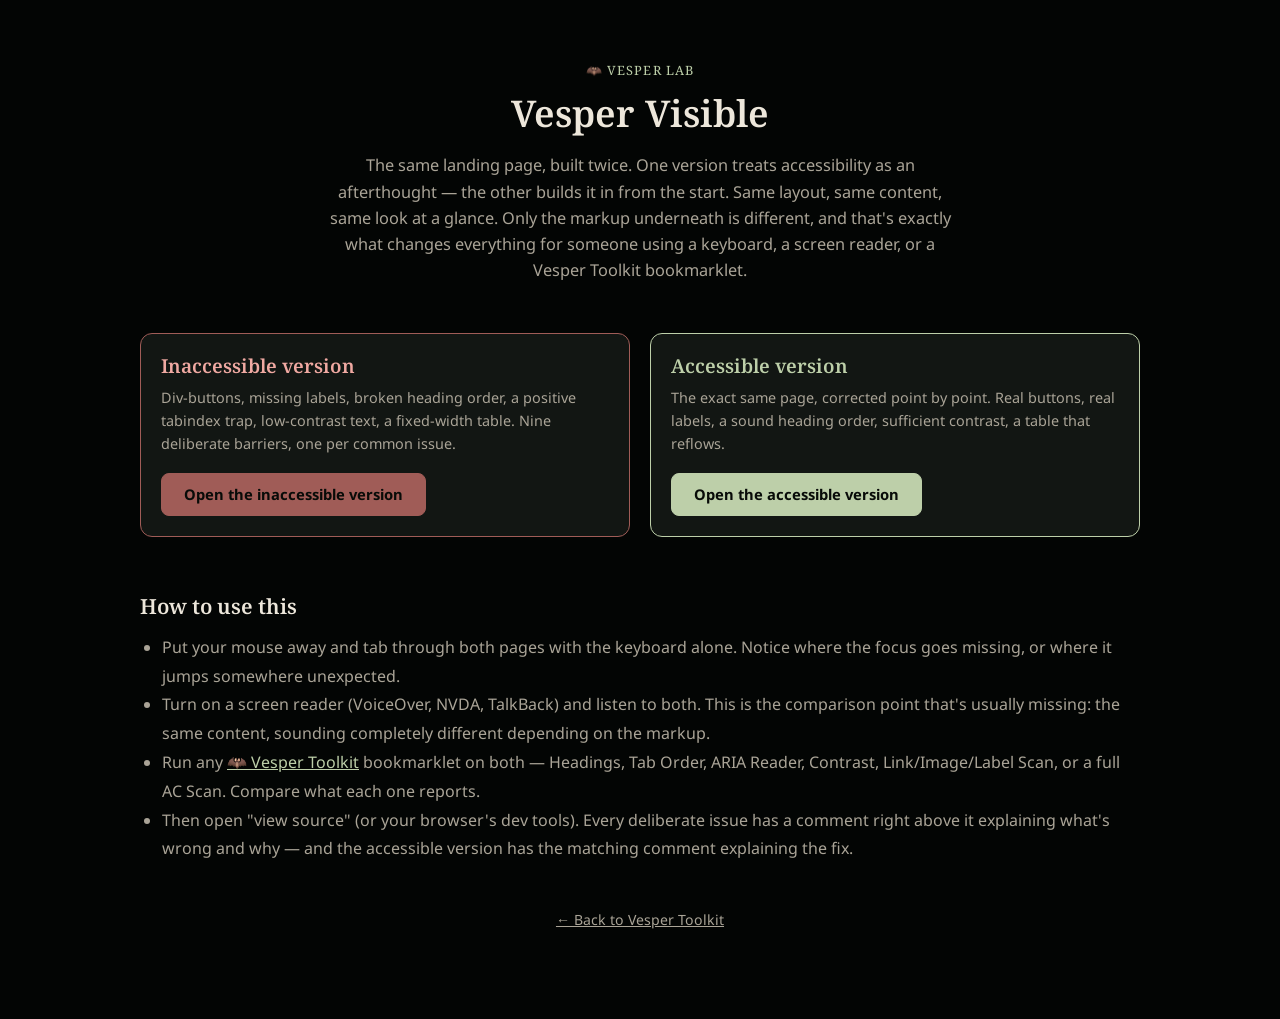
==== index.html @ 43d885e9 "Premier jet : Vesper Visible, page témoin accessible/inaccessible" ====
<!DOCTYPE html>
<html lang="en">
<head>
<meta charset="UTF-8">
<meta name="viewport" content="width=device-width, initial-scale=1">
<title>Vesper Visible</title>
<link rel="icon" href="data:,">
<link rel="stylesheet" href="style.css">
</head>
<body>

<div class="wrap" style="padding-top:60px;padding-bottom:70px">

  <header style="text-align:center;margin-bottom:50px">
    <p style="font-family:var(--font-display);letter-spacing:.08em;text-transform:uppercase;font-size:.8rem;color:var(--accent);margin:0 0 10px">🦇 Vesper Lab</p>
    <h1 style="font-size:2.3rem;margin:0 0 16px">Vesper Visible</h1>
    <p style="color:var(--text-muted);max-width:640px;margin:0 auto;font-size:1.02rem">
      The same landing page, built twice. One version treats accessibility as an
      afterthought — the other builds it in from the start. Same layout, same
      content, same look at a glance. Only the markup underneath is different,
      and that's exactly what changes everything for someone using a keyboard,
      a screen reader, or a Vesper Toolkit bookmarklet.
    </p>
  </header>

  <div style="display:grid;grid-template-columns:repeat(auto-fit,minmax(260px,1fr));gap:20px;margin-bottom:56px">
    <div class="card" style="border-color:var(--coral-700)">
      <h2 style="margin:0 0 8px;font-size:1.2rem;color:var(--coral-300)">Inaccessible version</h2>
      <p style="color:var(--text-muted);margin:0 0 18px">Div-buttons, missing labels, broken heading order, a positive tabindex trap, low-contrast text, a fixed-width table. Nine deliberate barriers, one per common issue.</p>
      <a class="btn" href="inaccessible.html" style="background:var(--coral-700);border-color:var(--coral-700)">Open the inaccessible version</a>
    </div>
    <div class="card" style="border-color:var(--accent)">
      <h2 style="margin:0 0 8px;font-size:1.2rem;color:var(--accent)">Accessible version</h2>
      <p style="color:var(--text-muted);margin:0 0 18px">The exact same page, corrected point by point. Real buttons, real labels, a sound heading order, sufficient contrast, a table that reflows.</p>
      <a class="btn" href="accessible.html">Open the accessible version</a>
    </div>
  </div>

  <section style="margin-bottom:44px">
    <h2 style="font-size:1.3rem;margin:0 0 14px">How to use this</h2>
    <ul style="color:var(--text-muted);line-height:1.8;padding-left:22px;margin:0">
      <li>Put your mouse away and tab through both pages with the keyboard alone. Notice where the focus goes missing, or where it jumps somewhere unexpected.</li>
      <li>Turn on a screen reader (VoiceOver, NVDA, TalkBack) and listen to both. This is the comparison point that's usually missing: the same content, sounding completely different depending on the markup.</li>
      <li>Run any <a href="https://toolkit.vesperlab.dev/">🦇 Vesper Toolkit</a> bookmarklet on both — Headings, Tab Order, ARIA Reader, Contrast, Link/Image/Label Scan, or a full AC Scan. Compare what each one reports.</li>
      <li>Then open "view source" (or your browser's dev tools). Every deliberate issue has a comment right above it explaining what's wrong and why — and the accessible version has the matching comment explaining the fix.</li>
    </ul>
  </section>

  <p style="text-align:center">
    <a href="https://toolkit.vesperlab.dev/" style="color:var(--text-muted);font-size:.88rem">← Back to Vesper Toolkit</a>
  </p>

</div>

</body>
</html>
---- style.css ----
/* Vesper Visible — feuille de style partagée entre les 3 pages du site.
   Jetons V2 recopiés tels quels depuis vesper-toolkit/index.html (jamais régénérés). */
@import url('https://fonts.googleapis.com/css2?family=Noto+Serif:ital,wght@0,400;0,600;0,700;1,400&family=Noto+Sans:wght@400;500;600;700&family=Noto+Sans+Mono:wght@400;500&display=swap');

/* ---- Typographie ---- */
:root{
  --font-display:'Noto Serif',Georgia,'Times New Roman',serif;
  --font-body:'Noto Sans',Arial,Helvetica,sans-serif;
  --font-mono:'Noto Sans Mono','Courier New',monospace;
}

/* ---- Couleurs ---- */
:root{
  --ink-975:oklch(0.11 0.006 150);
  --ink-950:oklch(0.145 0.008 150);
  --ink-900:oklch(0.195 0.01 150);
  --ink-800:oklch(0.235 0.012 150);
  --ink-700:oklch(0.30 0.014 150);
  --cream-100:oklch(0.93 0.018 85);
  --cream-300:oklch(0.85 0.018 85);
  --cream-500:oklch(0.72 0.02 85);
  --cream-700:oklch(0.66 0.02 85);
  --hairline:rgba(233,223,200,0.14);
  --hairline-strong:rgba(233,223,200,0.18);

  --sage-300:oklch(0.89 0.05 128);
  --sage-500:oklch(0.83 0.055 128);
  --sage-700:oklch(0.66 0.055 128);
  --sage-900:oklch(0.44 0.05 128);
  --sage-on:oklch(0.145 0.008 150);

  --coral-300:#F0A9A2;
  --coral-700:#A05C57;

  --surface-page:var(--ink-975);
  --surface-card:var(--ink-900);
  --surface-input:var(--ink-800);
  --surface-raised:var(--ink-700);
  --text-body:var(--cream-100);
  --text-secondary:var(--cream-300);
  --text-muted:var(--cream-500);
  --border-default:var(--hairline);
  --border-strong:var(--hairline-strong);
  --accent:var(--sage-500);
  --accent-hover:var(--sage-300);
  --accent-on:var(--sage-on);
  --focus-ring:var(--sage-500);
  --link:var(--sage-500);
  --danger:var(--coral-700);
}

*, *::before, *::after { box-sizing: border-box; }
html { scroll-behavior: smooth; }
body {
  margin: 0;
  background: var(--surface-page);
  color: var(--text-body);
  font-family: var(--font-body);
  line-height: 1.6;
}
:focus-visible { outline: 2px solid var(--focus-ring); outline-offset: 2px; border-radius: 3px; }
img { max-width: 100%; display: block; }
h1, h2, h3 { font-family: var(--font-display); font-weight: 600; line-height: 1.25; }
a { color: var(--link); }

.wrap { max-width: 1040px; margin: 0 auto; padding: 0 20px; }

/* Bandeau explicatif : présent en haut des deux versions, jamais du Lorem Ipsum. */
.explainer {
  background: var(--surface-raised);
  border-bottom: 1px solid var(--border-default);
  padding: 14px 20px;
  font-size: .92rem;
}
.explainer .wrap { display: flex; flex-wrap: wrap; align-items: center; justify-content: space-between; gap: 12px; }
.explainer strong { color: var(--accent); }
.explainer a { color: var(--text-body); text-decoration: underline; text-underline-offset: 3px; }

/* En-tête / nav du site fictif */
.site-header { padding: 20px 0; border-bottom: 1px solid var(--border-default); }
.site-header .wrap { display: flex; align-items: center; justify-content: space-between; gap: 20px; flex-wrap: wrap; }
.brand { font-family: var(--font-display); font-size: 1.3rem; font-weight: 700; color: var(--text-body); text-decoration: none; }
.nav-list { display: flex; gap: 22px; list-style: none; margin: 0; padding: 0; flex-wrap: wrap; }
.nav-list a { text-decoration: none; color: var(--text-secondary); font-weight: 600; font-size: .92rem; }
.nav-list a:hover { color: var(--accent); }

/* Hero */
.hero { padding: 64px 0 48px; text-align: center; }
.hero h1 { font-size: 2.4rem; margin: 0 0 14px; }
.hero p { color: var(--text-muted); max-width: 560px; margin: 0 auto 26px; }
.btn {
  display: inline-flex; align-items: center; gap: 8px;
  font: 700 .92rem/1 var(--font-body);
  padding: 13px 22px; border-radius: 8px;
  border: 1px solid var(--accent); background: var(--accent); color: var(--accent-on);
  text-decoration: none; cursor: pointer;
}
.btn:hover { background: var(--accent-hover); border-color: var(--accent-hover); }

/* Cartes / grille de services */
.cards { display: grid; grid-template-columns: repeat(auto-fit, minmax(220px, 1fr)); gap: 20px; padding: 40px 0; }
.card { background: var(--surface-card); border: 1px solid var(--border-default); border-radius: 12px; padding: 20px; }
.card img { border-radius: 8px; margin-bottom: 14px; aspect-ratio: 16/10; object-fit: cover; background: var(--surface-input); }
.card h3 { margin: 0 0 8px; font-size: 1.05rem; }
.card p { color: var(--text-muted); font-size: .9rem; margin: 0; }

/* Témoignage (sert de bloc à contraste volontairement testé) */
.testimonial { padding: 30px 0; }
.testimonial blockquote { margin: 0; padding: 24px; border-radius: 12px; background: var(--surface-card); font-size: 1.05rem; }
.testimonial cite { display: block; margin-top: 10px; font-style: normal; font-size: .85rem; }
.contrast-fail { color: #4a4a4a; background: var(--surface-card); }
.contrast-ok { color: var(--text-secondary); }

/* FAQ / accordéon */
.faq { padding: 30px 0 50px; }
.faq h2 { margin-bottom: 18px; }
.faq-item { border: 1px solid var(--border-default); border-radius: 10px; margin-bottom: 10px; background: var(--surface-card); overflow: hidden; }
.faq-item > summary,
.faq-item .faux-summary {
  cursor: pointer; padding: 14px 16px; font-weight: 700; list-style: none;
  display: flex; align-items: center; justify-content: space-between;
}
.faq-item summary::-webkit-details-marker { display: none; }
.faq-item .faq-body { padding: 0 16px 16px; color: var(--text-muted); font-size: .92rem; }

/* Formulaire de contact */
.contact { padding: 20px 0 60px; }
.contact h2 { margin-bottom: 6px; }
.contact .intro { color: var(--text-muted); margin: 0 0 22px; }
.field { margin-bottom: 16px; max-width: 420px; }
.field label { display: block; margin-bottom: 6px; font-size: .88rem; font-weight: 700; }
.field input, .field textarea {
  width: 100%; background: var(--surface-input); border: 1px solid var(--border-strong);
  border-radius: 8px; padding: 10px 12px; color: var(--text-body); font: inherit;
}
.field .hint { font-size: .8rem; color: var(--text-muted); margin-top: 4px; }
.required-mark { color: var(--danger); }

/* Footer */
.site-footer { border-top: 1px solid var(--border-default); padding: 26px 0 40px; }
.site-footer .wrap { display: flex; justify-content: space-between; align-items: center; flex-wrap: wrap; gap: 12px; }
.footer-links { display: flex; gap: 16px; list-style: none; margin: 0; padding: 0; }
.footer-links a { color: var(--text-muted); font-size: .85rem; text-decoration: none; }
.icon-btn {
  width: 36px; height: 36px; border-radius: 50%; border: 1px solid var(--border-strong);
  background: transparent; color: var(--text-body); display: inline-flex; align-items: center; justify-content: center; cursor: pointer;
}

/* Table de comparaison plan tarifaire — sert de test reflow (largeur fixe volontaire côté inaccessible) */
.plans-fixed { width: 720px; }
.plans-fluid { width: 100%; }
table { border-collapse: collapse; }
th, td { border: 1px solid var(--border-default); padding: 10px 14px; text-align: left; font-size: .88rem; }
th { background: var(--surface-card); }
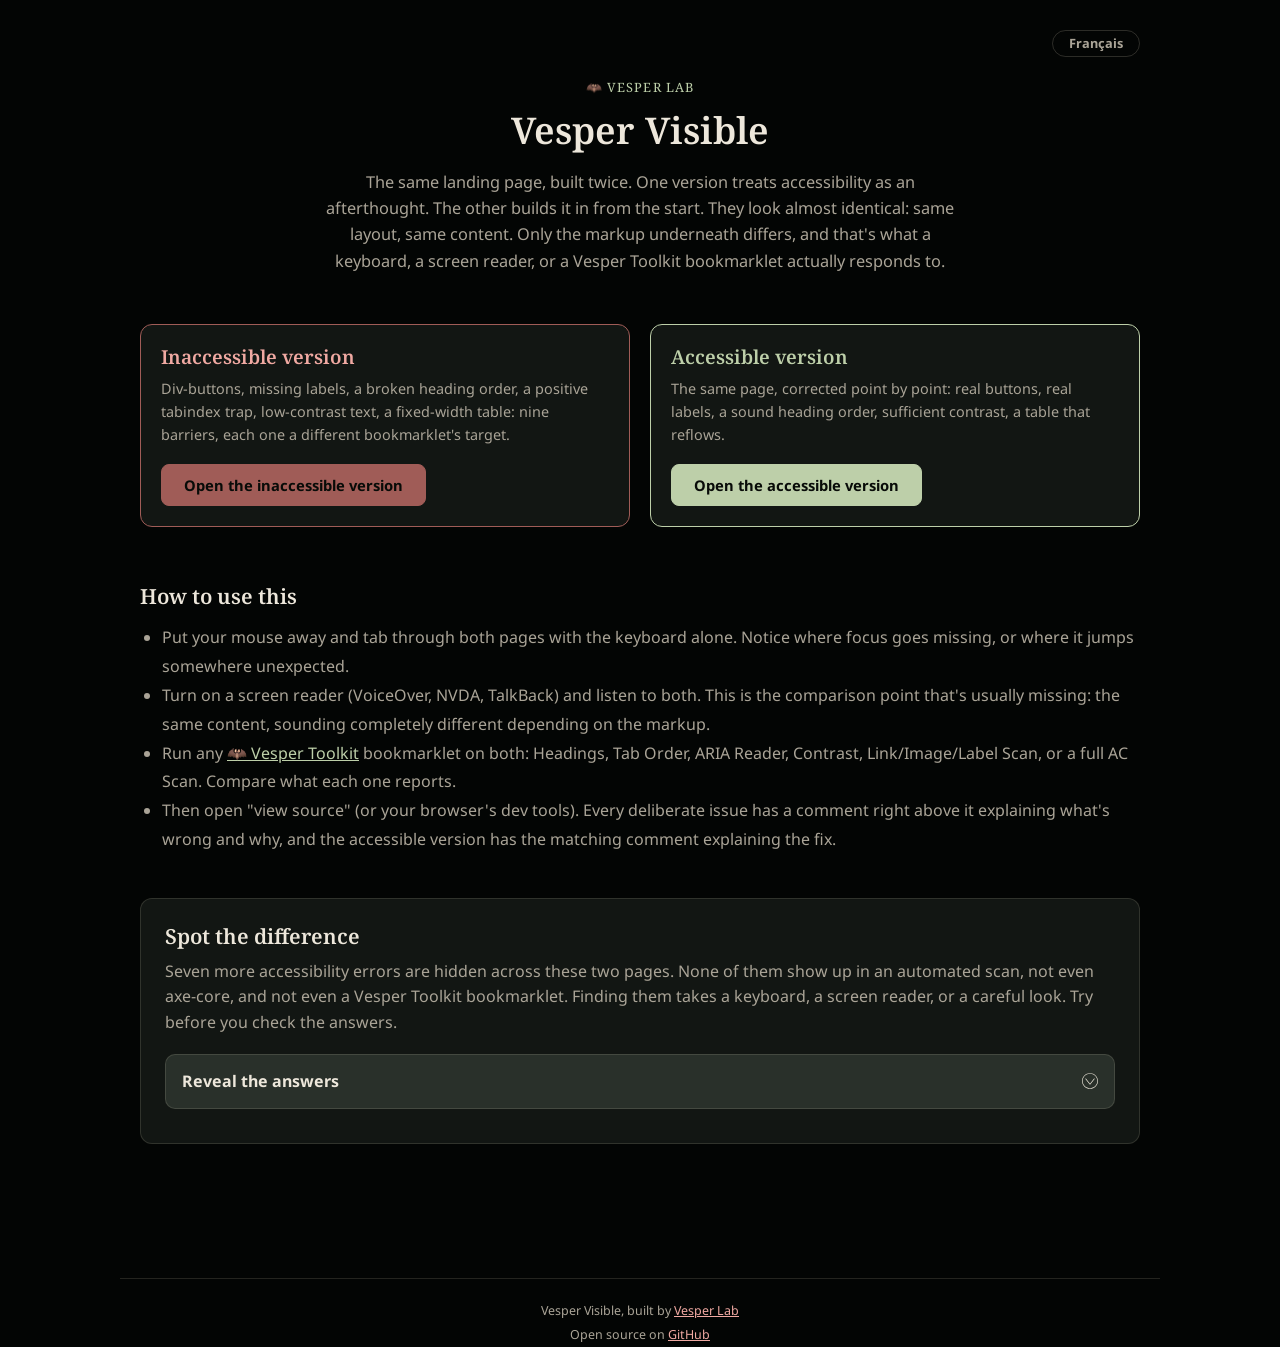
==== commit 702f71d3: "Index : bascule FR/EN, nouveau footer, jeu des 7 différences" ====
--- a/index.html
+++ b/index.html
@@ -9,48 +9,174 @@
 </head>
 <body>
 
-<div class="wrap" style="padding-top:60px;padding-bottom:70px">
+<div class="wrap" style="padding-top:30px;padding-bottom:70px">
+
+  <div style="display:flex;justify-content:flex-end;margin-bottom:20px">
+    <button type="button" id="lang-toggle" class="lang-toggle-btn">Français</button>
+  </div>
 
   <header style="text-align:center;margin-bottom:50px">
     <p style="font-family:var(--font-display);letter-spacing:.08em;text-transform:uppercase;font-size:.8rem;color:var(--accent);margin:0 0 10px">🦇 Vesper Lab</p>
     <h1 style="font-size:2.3rem;margin:0 0 16px">Vesper Visible</h1>
-    <p style="color:var(--text-muted);max-width:640px;margin:0 auto;font-size:1.02rem">
-      The same landing page, built twice. One version treats accessibility as an
-      afterthought — the other builds it in from the start. Same layout, same
-      content, same look at a glance. Only the markup underneath is different,
-      and that's exactly what changes everything for someone using a keyboard,
-      a screen reader, or a Vesper Toolkit bookmarklet.
-    </p>
+    <p data-i18n="intro" style="color:var(--text-muted);max-width:640px;margin:0 auto;font-size:1.02rem"></p>
   </header>
 
   <div style="display:grid;grid-template-columns:repeat(auto-fit,minmax(260px,1fr));gap:20px;margin-bottom:56px">
     <div class="card" style="border-color:var(--coral-700)">
-      <h2 style="margin:0 0 8px;font-size:1.2rem;color:var(--coral-300)">Inaccessible version</h2>
-      <p style="color:var(--text-muted);margin:0 0 18px">Div-buttons, missing labels, broken heading order, a positive tabindex trap, low-contrast text, a fixed-width table. Nine deliberate barriers, one per common issue.</p>
-      <a class="btn" href="inaccessible.html" style="background:var(--coral-700);border-color:var(--coral-700)">Open the inaccessible version</a>
+      <h2 data-i18n="card1Title" style="margin:0 0 8px;font-size:1.2rem;color:var(--coral-300)"></h2>
+      <p data-i18n="card1Desc" style="color:var(--text-muted);margin:0 0 18px"></p>
+      <a data-i18n="card1Btn" class="btn" href="inaccessible.html" style="background:var(--coral-700);border-color:var(--coral-700)"></a>
     </div>
     <div class="card" style="border-color:var(--accent)">
-      <h2 style="margin:0 0 8px;font-size:1.2rem;color:var(--accent)">Accessible version</h2>
-      <p style="color:var(--text-muted);margin:0 0 18px">The exact same page, corrected point by point. Real buttons, real labels, a sound heading order, sufficient contrast, a table that reflows.</p>
-      <a class="btn" href="accessible.html">Open the accessible version</a>
+      <h2 data-i18n="card2Title" style="margin:0 0 8px;font-size:1.2rem;color:var(--accent)"></h2>
+      <p data-i18n="card2Desc" style="color:var(--text-muted);margin:0 0 18px"></p>
+      <a data-i18n="card2Btn" class="btn" href="accessible.html"></a>
     </div>
   </div>
 
   <section style="margin-bottom:44px">
-    <h2 style="font-size:1.3rem;margin:0 0 14px">How to use this</h2>
+    <h2 data-i18n="howToTitle" style="font-size:1.3rem;margin:0 0 14px"></h2>
     <ul style="color:var(--text-muted);line-height:1.8;padding-left:22px;margin:0">
-      <li>Put your mouse away and tab through both pages with the keyboard alone. Notice where the focus goes missing, or where it jumps somewhere unexpected.</li>
-      <li>Turn on a screen reader (VoiceOver, NVDA, TalkBack) and listen to both. This is the comparison point that's usually missing: the same content, sounding completely different depending on the markup.</li>
-      <li>Run any <a href="https://toolkit.vesperlab.dev/">🦇 Vesper Toolkit</a> bookmarklet on both — Headings, Tab Order, ARIA Reader, Contrast, Link/Image/Label Scan, or a full AC Scan. Compare what each one reports.</li>
-      <li>Then open "view source" (or your browser's dev tools). Every deliberate issue has a comment right above it explaining what's wrong and why — and the accessible version has the matching comment explaining the fix.</li>
+      <li data-i18n="how1"></li>
+      <li data-i18n="how2"></li>
+      <li data-i18n-html="how3"></li>
+      <li data-i18n-html="how4"></li>
     </ul>
   </section>
 
-  <p style="text-align:center">
-    <a href="https://toolkit.vesperlab.dev/" style="color:var(--text-muted);font-size:.88rem">← Back to Vesper Toolkit</a>
-  </p>
+  <section style="margin-bottom:20px;border:1px solid var(--border-default);border-radius:12px;background:var(--surface-card);padding:24px">
+    <h2 data-i18n="gameTitle" style="font-size:1.3rem;margin:0 0 10px"></h2>
+    <p data-i18n="gameIntro" style="color:var(--text-muted);margin:0 0 18px"></p>
+    <details class="faq-item" style="background:var(--surface-raised)">
+      <summary>
+        <span data-i18n="gameReveal"></span>
+        <svg class="vl-toggle-icon" width="16" height="16" viewBox="0 0 512 512" fill="currentColor" aria-hidden="true" focusable="false"><path d="M256,5.333C114.88,5.333,0,117.76,0,256s114.88,250.667,256,250.667S512,394.24,512,256S397.12,5.333,256,5.333z M256,485.333C126.613,485.333,21.333,382.4,21.333,256S126.613,26.667,256,26.667S490.667,129.493,490.667,256 S385.387,485.333,256,485.333z"/><path d="M401.6,178.453c-4.8-3.733-11.52-3.093-15.253,1.493L256,340.373L125.653,179.947c-3.733-4.587-10.453-5.227-15.04-1.493 s-5.227,10.453-1.493,15.04L247.787,364.16c3.733,4.587,10.453,5.227,15.04,1.6c0.533-0.427,1.067-0.96,1.6-1.6l138.667-170.667 C406.827,188.907,406.08,182.187,401.6,178.453z"/></svg>
+      </summary>
+      <div class="faq-body">
+        <ul id="game-answers" style="line-height:1.7;padding-left:20px;margin:10px 0 0"></ul>
+      </div>
+    </details>
+  </section>
 
 </div>
 
+<footer class="site-footer" style="max-width:1040px;margin:44px auto 0;padding:20px 20px 0;text-align:center;font-size:.78rem;color:var(--text-muted);border-top:1px solid var(--border-default);line-height:1.9">
+  <div><span data-i18n="footer1"></span> <a href="https://vesperlab.dev/" target="_blank" rel="noopener" style="color:var(--coral-300)">Vesper Lab</a></div>
+  <div><span data-i18n="footer2"></span> <a href="https://github.com/VesperLab-A11Y/Vesper-Visible" target="_blank" rel="noopener" style="color:var(--coral-300)">GitHub</a></div>
+</footer>
+
+<script>
+(function () {
+  'use strict';
+
+  var NS = 'vesperlab-visible:';
+  function lsGet(k) { try { return localStorage.getItem(NS + k); } catch (e) { return null; } }
+  function lsSet(k, v) { try { localStorage.setItem(NS + k, v); } catch (e) {} }
+
+  var I18N = {
+    en: {
+      intro: "The same landing page, built twice. One version treats accessibility as an afterthought. The other builds it in from the start. They look almost identical: same layout, same content. Only the markup underneath differs, and that's what a keyboard, a screen reader, or a Vesper Toolkit bookmarklet actually responds to.",
+      card1Title: "Inaccessible version",
+      card1Desc: "Div-buttons, missing labels, a broken heading order, a positive tabindex trap, low-contrast text, a fixed-width table: nine barriers, each one a different bookmarklet's target.",
+      card1Btn: "Open the inaccessible version",
+      card2Title: "Accessible version",
+      card2Desc: "The same page, corrected point by point: real buttons, real labels, a sound heading order, sufficient contrast, a table that reflows.",
+      card2Btn: "Open the accessible version",
+      howToTitle: "How to use this",
+      how1: "Put your mouse away and tab through both pages with the keyboard alone. Notice where focus goes missing, or where it jumps somewhere unexpected.",
+      how2: "Turn on a screen reader (VoiceOver, NVDA, TalkBack) and listen to both. This is the comparison point that's usually missing: the same content, sounding completely different depending on the markup.",
+      how3: 'Run any <a href="https://toolkit.vesperlab.dev/">🦇 Vesper Toolkit</a> bookmarklet on both: Headings, Tab Order, ARIA Reader, Contrast, Link/Image/Label Scan, or a full AC Scan. Compare what each one reports.',
+      how4: 'Then open "view source" (or your browser\'s dev tools). Every deliberate issue has a comment right above it explaining what\'s wrong and why, and the accessible version has the matching comment explaining the fix.',
+      gameTitle: "Spot the difference",
+      gameIntro: "Seven more accessibility errors are hidden across these two pages. None of them show up in an automated scan, not even axe-core, and not even a Vesper Toolkit bookmarklet. Finding them takes a keyboard, a screen reader, or a careful look. Try before you check the answers.",
+      gameReveal: "Reveal the answers",
+      gameAnswers: [
+        "Reading order doesn't match visual order: something positioned with CSS to appear on the right actually comes first in the code. A screen reader hits it before anything else, in a different order than what's on screen. Compare the Tab Order bookmarklet's numbering against what's visible on the page.",
+        "Color is the only signal: a required field marked in red with no text, icon, or asterisk to back it up. Someone who can't distinguish that shade of red has no way to know it's required. A grayscale filter exposes it in seconds.",
+        "Something moves on its own with no way to stop it: an auto-advancing carousel or a looping animation with no pause button. Ten seconds of watching the page catches it; scanning the markup won't.",
+        "A meaningful image is set as a CSS background instead of an &lt;img&gt;: no alt text mechanism can reach it, because there's nothing to attach one to. Turn off images in your browser and see what disappears.",
+        "A label says one thing, the control does another: an aria-label that doesn't match what actually happens when you activate it. Listen to what a screen reader announces, then test what the control does.",
+        "Focus is invisible: tabbing through the page moves focus somewhere with no visible outline or highlight. Tab through with your eyes on the screen, not the code, and you'll see exactly where it disappears.",
+        "Something only appears on hover: a submenu or tooltip a mouse can reveal but a keyboard can't. Unplug your mouse, or just leave it alone, and tab through instead."
+      ],
+      footer1: "Vesper Visible, built by",
+      footer2: "Open source on"
+    },
+    fr: {
+      intro: "La même page d'accueil, construite deux fois. Une version traite l'accessibilité comme un détail réglé après coup. L'autre la construit dès le départ. Elles se ressemblent presque à l'identique : même mise en page, même contenu. Seul le balisage change en dessous, et c'est exactement ce que perçoivent un clavier, un lecteur d'écran ou un bookmarklet du Vesper Toolkit.",
+      card1Title: "Version inaccessible",
+      card1Desc: "Des div-boutons, des champs sans étiquette, un ordre de titres cassé, un piège de tabindex positif, du texte à faible contraste, un tableau à largeur fixe : neuf barrières, chacune la cible d'un bookmarklet différent.",
+      card1Btn: "Ouvrir la version inaccessible",
+      card2Title: "Version accessible",
+      card2Desc: "La même page, corrigée point par point : de vrais boutons, de vraies étiquettes, un ordre de titres cohérent, un contraste suffisant, un tableau qui s'adapte.",
+      card2Btn: "Ouvrir la version accessible",
+      howToTitle: "Comment s'en servir",
+      how1: "Range ta souris et navigue les deux pages au clavier seulement. Remarque où le focus disparaît, ou atterrit ailleurs sans prévenir.",
+      how2: "Active un lecteur d'écran (VoiceOver, NVDA, TalkBack) et écoute les deux versions. C'est le point de comparaison qui manque d'habitude : le même contenu, qui sonne complètement différemment selon le balisage.",
+      how3: 'Lance n\'importe quel bookmarklet du <a href="https://toolkit.vesperlab.dev/">🦇 Vesper Toolkit</a> sur les deux : Headings, Tab Order, ARIA Reader, Contrast, Link/Image/Label Scan, ou un AC Scan complet. Compare ce que chacun rapporte.',
+      how4: 'Ouvre ensuite « Afficher le code source » (ou les outils de développement du navigateur). Chaque défaut volontaire a un commentaire juste au-dessus qui explique le problème et pourquoi, et la version accessible a le commentaire équivalent qui explique le correctif.',
+      gameTitle: "Le jeu des 7 différences",
+      gameIntro: "Sept autres erreurs d'accessibilité sont cachées sur ces deux pages. Aucune ne ressort d'un scan automatique, même pas axe-core, même pas un bookmarklet du Vesper Toolkit. Les trouver demande un clavier, un lecteur d'écran, ou un œil attentif. Essaie avant de regarder les réponses.",
+      gameReveal: "Voir les réponses",
+      gameAnswers: [
+        "L'ordre de lecture ne correspond pas à l'ordre visuel : un élément positionné en CSS pour apparaître à droite arrive en fait en premier dans le code. Un lecteur d'écran le rencontre avant tout le reste, dans un ordre différent de ce qui s'affiche. Compare la numérotation de Tab Order avec ce que tu vois.",
+        "La couleur est le seul indice : un champ obligatoire marqué en rouge, sans texte, ni icône, ni astérisque pour appuyer ça. Une personne qui ne distingue pas cette nuance de rouge n'a aucun moyen de savoir que le champ est obligatoire. Un filtre niveaux de gris la révèle en quelques secondes.",
+        "Quelque chose bouge tout seul, sans façon de l'arrêter : un carrousel qui défile automatiquement ou une animation en boucle sans bouton pause. Dix secondes à observer la page suffisent ; lire le code ne suffit pas.",
+        "Une image porteuse de sens est posée en fond CSS plutôt qu'en &lt;img&gt; : aucun mécanisme de texte alternatif ne peut l'atteindre, puisqu'il n'y a rien où l'accrocher. Désactive les images dans le navigateur et regarde ce qui disparaît.",
+        "Une étiquette dit une chose, le contrôle en fait une autre : un aria-label qui ne correspond pas à ce qui se passe réellement une fois activé. Écoute ce qu'un lecteur d'écran annonce, puis teste ce que le contrôle fait.",
+        "Le focus est invisible : la tabulation déplace le focus vers un endroit sans contour ni surbrillance visible. Suis le focus des yeux pendant la tabulation, pas dans le code, et tu verras exactement où il disparaît.",
+        "Quelque chose n'apparaît qu'au survol : un sous-menu ou une infobulle que la souris révèle mais que le clavier ne peut pas atteindre. Débranche la souris, ou n'y touche simplement pas, et navigue au clavier."
+      ],
+      footer1: "Vesper Visible, réalisé par",
+      footer2: "Code source ouvert sur"
+    }
+  };
+
+  function applyStaticI18n(dict) {
+    document.querySelectorAll('[data-i18n]').forEach(function (el) {
+      var v = dict[el.getAttribute('data-i18n')];
+      if (v != null) el.textContent = v;
+    });
+    document.querySelectorAll('[data-i18n-html]').forEach(function (el) {
+      var v = dict[el.getAttribute('data-i18n-html')];
+      if (v != null) el.innerHTML = v;
+    });
+  }
+
+  function renderAnswers(dict) {
+    var list = document.getElementById('game-answers');
+    list.innerHTML = '';
+    dict.gameAnswers.forEach(function (item) {
+      var li = document.createElement('li');
+      li.style.marginBottom = '10px';
+      li.innerHTML = item;
+      list.appendChild(li);
+    });
+  }
+
+  function setLang(lang) {
+    var dict = I18N[lang] || I18N.en;
+    document.documentElement.lang = lang;
+    applyStaticI18n(dict);
+    renderAnswers(dict);
+    var btn = document.getElementById('lang-toggle');
+    btn.textContent = lang === 'fr' ? 'English' : 'Français';
+    lsSet('lang', lang);
+  }
+
+  document.getElementById('lang-toggle').addEventListener('click', function () {
+    var next = document.documentElement.lang === 'fr' ? 'en' : 'fr';
+    setLang(next);
+  });
+
+  // ?lang=fr|en dans l'URL prime sur la préférence enregistrée : permet à un site tiers
+  // (le Toolkit, en anglais) de renvoyer directement vers la bonne langue sans surprise.
+  var urlMatch = /[?&]lang=(fr|en)\b/.exec(location.search);
+  var wantLang = (urlMatch && urlMatch[1]) || lsGet('lang') ||
+    ((navigator.language || '').toLowerCase().indexOf('fr') === 0 ? 'fr' : 'en');
+  setLang(wantLang);
+})();
+</script>
+
 </body>
 </html>
--- a/style.css
+++ b/style.css
@@ -111,6 +111,16 @@
 .contrast-fail { color: #4a4a4a; background: var(--surface-card); }
 .contrast-ok { color: var(--text-secondary); }
 
+/* Bascule de langue */
+summary::-webkit-details-marker { display: none; }
+.lang-toggle-btn {
+  background: transparent; border: 1px solid var(--border-strong); color: var(--text-muted);
+  border-radius: 20px; padding: 6px 16px; font: 700 .8rem/1 var(--font-body); cursor: pointer;
+}
+.lang-toggle-btn:hover { color: var(--text-body); border-color: var(--accent); }
+.vl-toggle-icon { transition: transform .15s ease; flex: none; }
+details[open] > summary .vl-toggle-icon { transform: rotate(180deg); }
+
 /* FAQ / accordéon */
 .faq { padding: 30px 0 50px; }
 .faq h2 { margin-bottom: 18px; }
